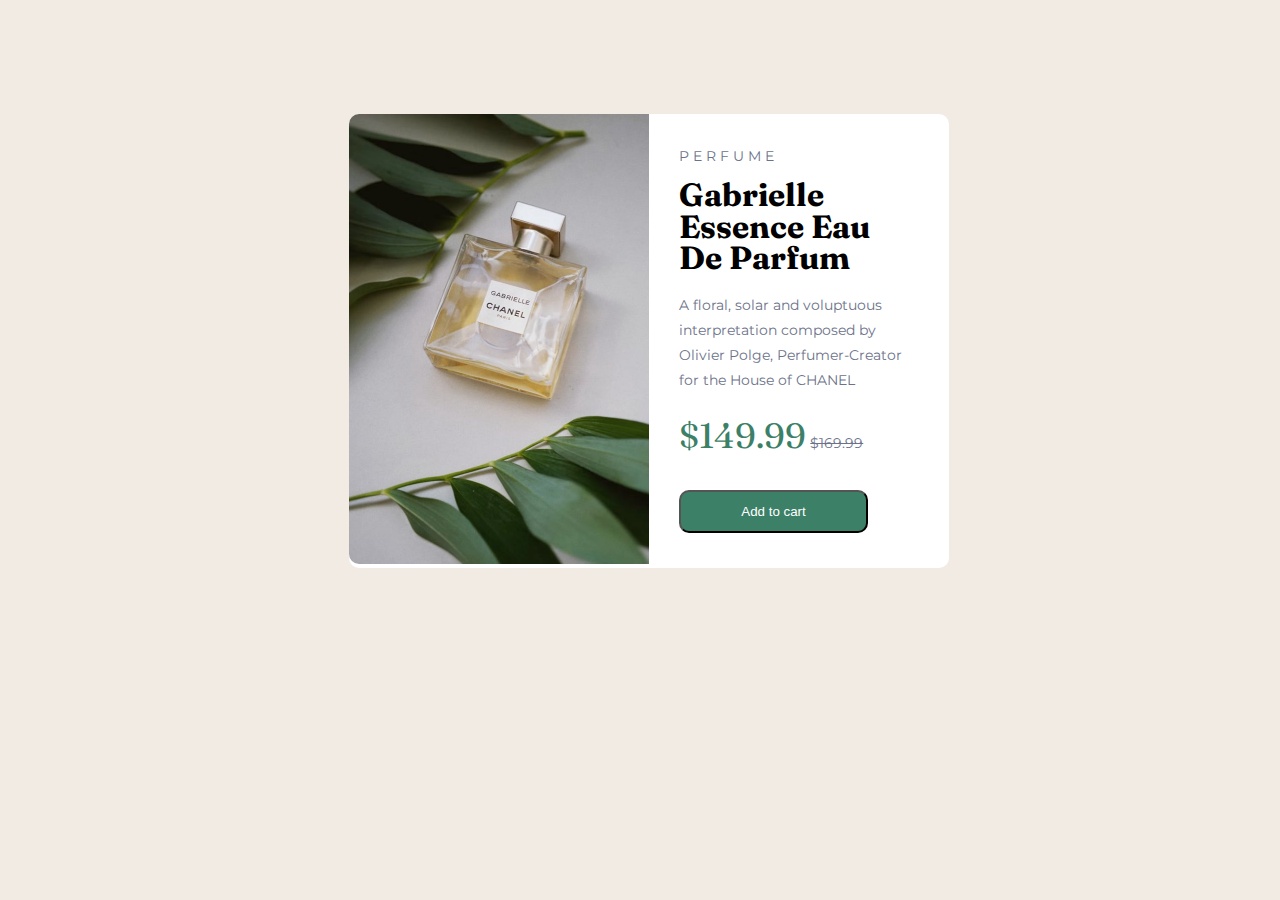
==== task_1/index.html @ 42a3b4eb "first commit" ====
<!DOCTYPE html>
<html>
<head>
	<meta charset="utf-8">
	<meta name="viewport" content="width=device-width, initial-scale=1">
	<title>image designs</title>
	<link rel="stylesheet" type="text/css" href="style.css">
	<link href="https://fonts.googleapis.com/css2?family=Fraunces:wght@700&display=swap" rel="stylesheet">
	<link href="https://fonts.googleapis.com/css2?family=Montserrat:wght@500&display=swap" rel="stylesheet">
</head>
<body class="egg">
	<div class="OGA">

		<div class="2OGA">
			<img src="images/paff2.jpg">
		</div>

			<div class="3OGA">
				<p class="wen">P E R F U M E</p>
				<h1 class="elle" id="first">Gabrielle </h1>
				<h1 class="elle" id="sec">Essence Eau</h1>
				<h1 class="elle" id="ted">De Parfum</h1>
				<p class="cont" id="fot">A floral, solar and voluptuous interpretation composed by Olivier Polge, Perfumer-Creator for the House of CHANEL</p>
				<p><span>$149.99</span> <s>$169.99</s></p>
				<button>Add to cart</button>
			</div>
			
	</div>

</body>
</html>
---- task_1/style.css ----
.OGA{
	/*height:400px;*/
	width:600px;
	background-color: hsl(0, 0%, 100%);
	display: flex;
	margin-left: 27%;
	margin-top: 9%;
	margin-bottom: 15px;
	border-radius: 10px;
}
img{
	width: 300px;
	border-bottom-left-radius: 10px;
	border-top-left-radius: 10px;
}
body{
	background-color: hsl(30, 38%, 92%);
}
p{
	font-size: 14px;
	/*word-spacing: 3px;*/
	font-family: 'montserrat';
	line-height: 25px;
	padding-left: 30px;
	color: hsl(228, 12%, 48%);
	margin-top: 30px;
}
span{
	color: hsl(158, 36%, 37%);
	font-family: 'fraunces';
	font-size: 35px;
	margin-top: 0px;
}
h1{
	line-height: 10px;
	padding-left: 30px;
	font-family: 'fraunces';
}
button{
	background-color: hsl(158, 36%, 37%);
	margin-left: 30px;
	margin-top: 20px;
	padding: 12px 60px;
	border-radius: 10px;
	color: hsl(0, 0%, 100%);
}
.cont{
	margin-right: 40px;
}
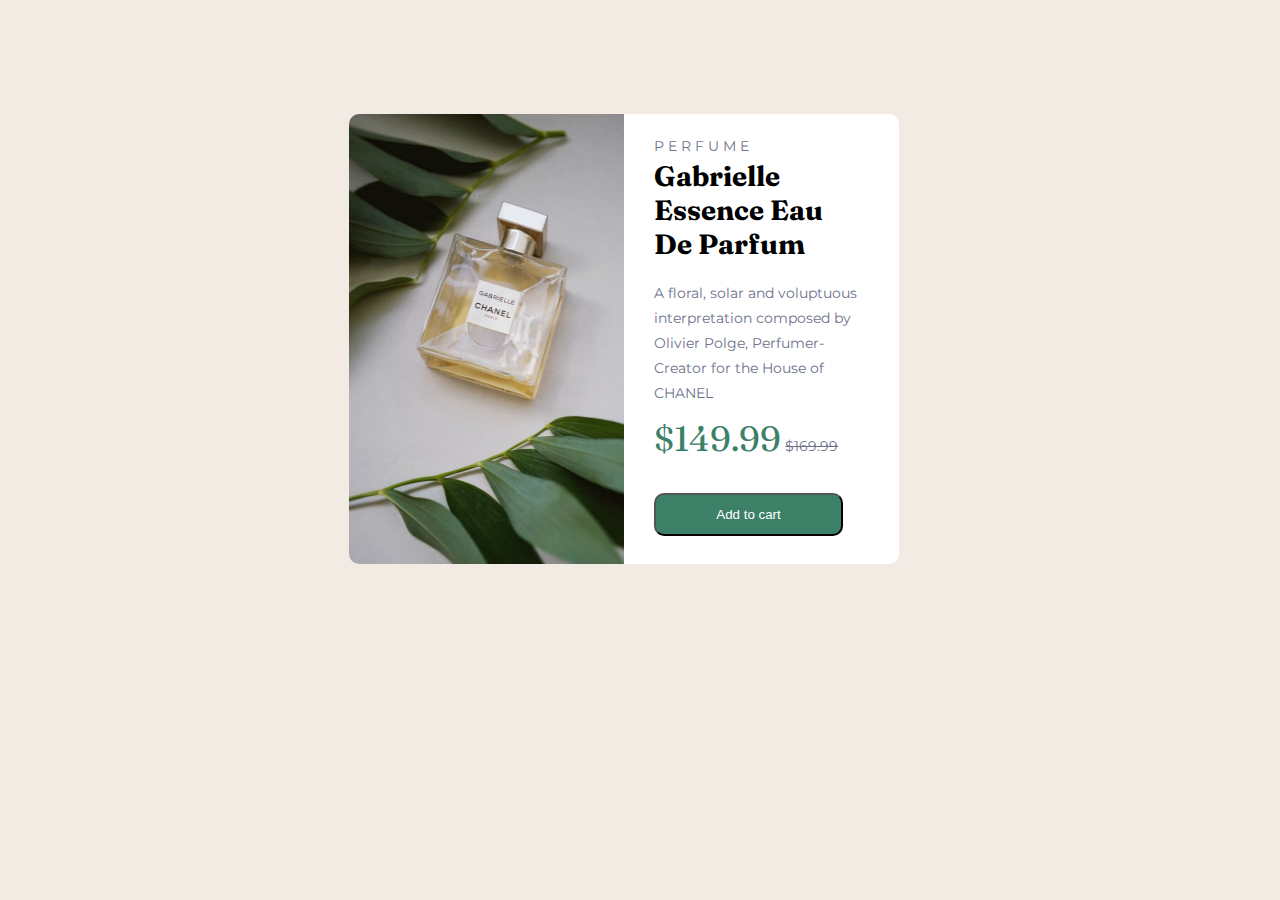
==== commit ae591609: "second commit" ====
--- a/task_1/index.html
+++ b/task_1/index.html
@@ -8,19 +8,17 @@
 	<link href="https://fonts.googleapis.com/css2?family=Fraunces:wght@700&display=swap" rel="stylesheet">
 	<link href="https://fonts.googleapis.com/css2?family=Montserrat:wght@500&display=swap" rel="stylesheet">
 </head>
-<body class="egg">
+<body>
 	<div class="OGA">
 
-		<div class="2OGA">
+		<div class="part">
 			<img src="images/paff2.jpg">
 		</div>
 
-			<div class="3OGA">
-				<p class="wen">P E R F U M E</p>
-				<h1 class="elle" id="first">Gabrielle </h1>
-				<h1 class="elle" id="sec">Essence Eau</h1>
-				<h1 class="elle" id="ted">De Parfum</h1>
-				<p class="cont" id="fot">A floral, solar and voluptuous interpretation composed by Olivier Polge, Perfumer-Creator for the House of CHANEL</p>
+			<div class="second">
+				<p class="firstp">P E R F U M E</p>
+				<h1>Gabrielle Essence Eau De Parfum</h1>
+				<p>A floral, solar and voluptuous interpretation composed by Olivier Polge, Perfumer-Creator for the House of CHANEL</p>
 				<p><span>$149.99</span> <s>$169.99</s></p>
 				<button>Add to cart</button>
 			</div>
--- a/task_1/style.css
+++ b/task_1/style.css
@@ -1,6 +1,6 @@
 .OGA{
-	/*height:400px;*/
-	width:600px;
+	width:550px;
+	height: 450px;
 	background-color: hsl(0, 0%, 100%);
 	display: flex;
 	margin-left: 27%;
@@ -9,21 +9,22 @@
 	border-radius: 10px;
 }
 img{
-	width: 300px;
+	width: 275px;
+	height: 450px;
 	border-bottom-left-radius: 10px;
 	border-top-left-radius: 10px;
 }
 body{
 	background-color: hsl(30, 38%, 92%);
+	font-size: 14px;
 }
 p{
-	font-size: 14px;
-	/*word-spacing: 3px;*/
 	font-family: 'montserrat';
 	line-height: 25px;
-	padding-left: 30px;
+	margin-left: 30px;
 	color: hsl(228, 12%, 48%);
-	margin-top: 30px;
+	margin-top: 20px;
+	margin-right: 30px;
 }
 span{
 	color: hsl(158, 36%, 37%);
@@ -32,9 +33,10 @@
 	margin-top: 0px;
 }
 h1{
-	line-height: 10px;
 	padding-left: 30px;
+	padding-right: 35px;
 	font-family: 'fraunces';
+	margin-top: 0px;
 }
 button{
 	background-color: hsl(158, 36%, 37%);
@@ -44,6 +46,6 @@
 	border-radius: 10px;
 	color: hsl(0, 0%, 100%);
 }
-.cont{
-	margin-right: 40px;
+.firstp{
+	margin-bottom: 0px;
 }